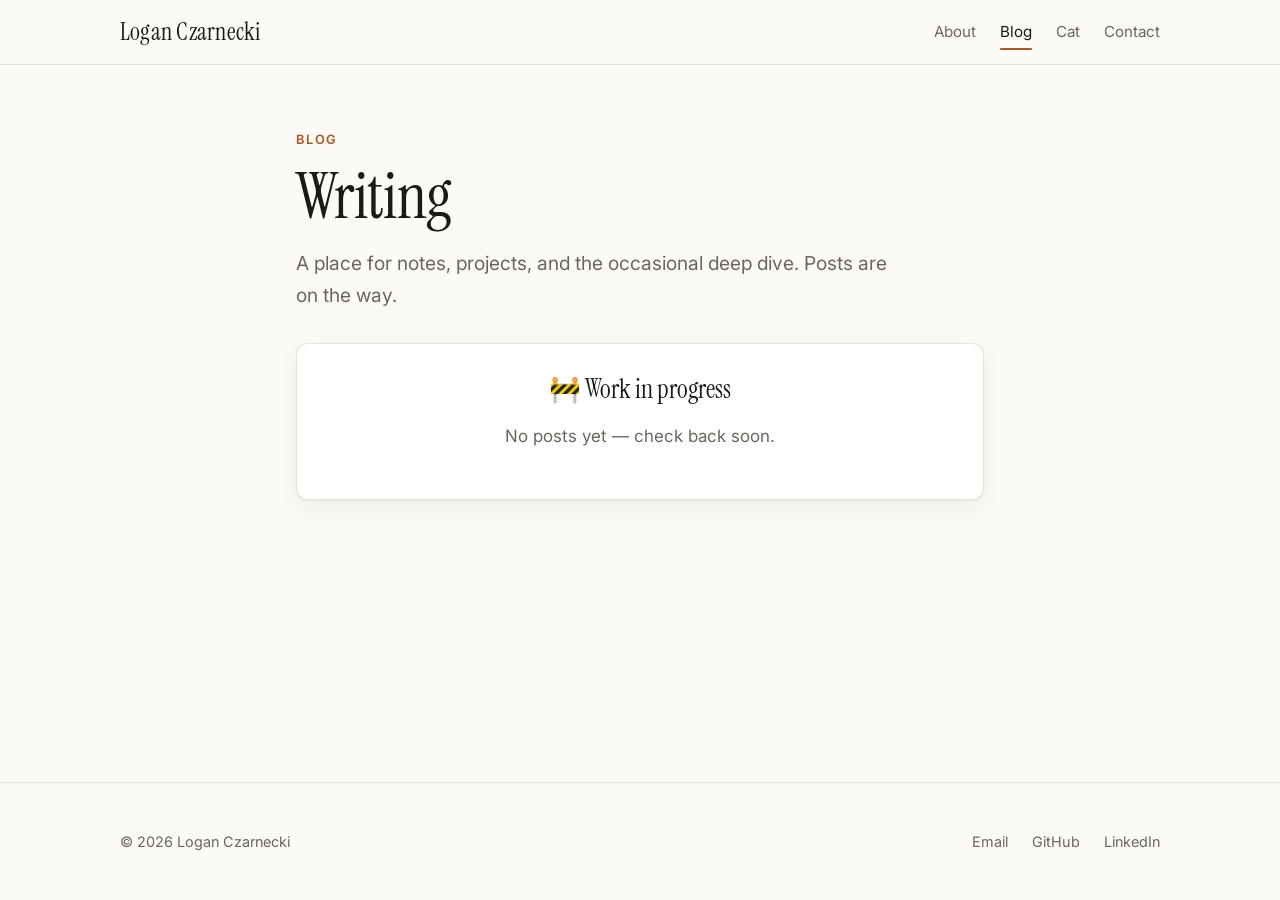
==== blog.html @ 27f37b43 "Add barebones personal website (About, Blog, Cat, Contact) Replace the placeholder index.html with a" ====
<!DOCTYPE html>
<html lang="en">
<head>
  <meta charset="UTF-8">
  <meta name="viewport" content="width=device-width, initial-scale=1.0">
  <meta name="description" content="Logan Czarnecki's blog — coming soon.">
  <title>Blog · Logan Czarnecki</title>
  <link rel="icon" type="image/svg+xml" href="images/favicon.svg">
  <link rel="preconnect" href="https://fonts.googleapis.com">
  <link rel="preconnect" href="https://fonts.gstatic.com" crossorigin>
  <link href="https://fonts.googleapis.com/css2?family=Inter:wght@400;500;600&family=Instrument+Serif:ital@0;1&display=swap" rel="stylesheet">
  <link rel="stylesheet" href="styles.css">
</head>
<body>
  <a class="skip-link" href="#main">Skip to content</a>

  <!-- ===== shared header (keep in sync across pages) ===== -->
  <header class="site-header">
    <div class="nav-inner">
      <a class="wordmark" href="index.html">Logan Czarnecki</a>
      <button class="nav-toggle" aria-label="Toggle menu" aria-expanded="false">
        <svg viewBox="0 0 24 24" fill="none" stroke="currentColor" stroke-width="2" stroke-linecap="round">
          <line x1="3" y1="6" x2="21" y2="6"/><line x1="3" y1="12" x2="21" y2="12"/><line x1="3" y1="18" x2="21" y2="18"/>
        </svg>
      </button>
      <nav class="site-nav" aria-label="Primary">
        <a href="index.html">About</a>
        <a href="blog.html" class="active" aria-current="page">Blog</a>
        <a href="cat.html">Cat</a>
        <a href="contact.html">Contact</a>
      </nav>
    </div>
  </header>

  <main id="main" class="wrap">
    <p class="eyebrow">Blog</p>
    <h1 class="page-title">Writing</h1>
    <p class="lead">A place for notes, projects, and the occasional deep dive. Posts are on the way.</p>

    <div class="notice">
      <h2>🚧 Work in progress</h2>
      <p class="muted">No posts yet — check back soon.</p>
    </div>

    <!-- When you have posts, delete the notice above and use this list.
         Add a post by creating blog/your-post.html and copying an item here. -->
    <!--
    <ul class="post-list">
      <li>
        <a href="blog/hello-world.html">Hello, world</a>
        <time datetime="2026-07-01">July 1, 2026</time>
      </li>
    </ul>
    -->
  </main>

  <!-- ===== shared footer (keep in sync across pages) ===== -->
  <footer class="site-footer">
    <div class="footer-inner">
      <p>© 2026 Logan Czarnecki</p>
      <div class="footer-links">
        <a href="mailto:loganczarnecki1997@gmail.com">Email</a>
        <a href="https://github.com/logan-czar" rel="me">GitHub</a>
        <a href="https://www.linkedin.com/in/lczarnecki/" rel="me">LinkedIn</a>
      </div>
    </div>
  </footer>

  <script src="script.js"></script>
</body>
</html>
---- styles.css ----
/* =========================================================
   Logan Czarnecki — personal site
   Single shared stylesheet. Tweak the variables below to
   re-theme the whole site.
   ========================================================= */

:root {
  /* palette — light (default) */
  --bg:        #fbfaf7;   /* warm paper */
  --surface:   #ffffff;
  --text:      #1c1a17;
  --muted:     #6b655c;
  --border:    #e8e2d8;
  --accent:    #b4541e;   /* terracotta */
  --accent-ink:#ffffff;
  --shadow:    0 1px 2px rgba(28,26,23,.04), 0 8px 24px rgba(28,26,23,.06);

  /* type */
  --font-body: "Inter", system-ui, -apple-system, Segoe UI, Roboto, Helvetica, Arial, sans-serif;
  --font-display: "Instrument Serif", Georgia, "Times New Roman", serif;

  /* spacing scale */
  --space-1: .25rem;
  --space-2: .5rem;
  --space-3: .75rem;
  --space-4: 1rem;
  --space-6: 1.5rem;
  --space-8: 2rem;
  --space-12: 3rem;
  --space-16: 4rem;
  --space-24: 6rem;

  --radius: 12px;
  --content: 46rem;   /* readable column */
  --wide: 68rem;      /* galleries */
}

@media (prefers-color-scheme: dark) {
  :root {
    --bg:        #14130f;
    --surface:   #1c1b16;
    --text:      #ece8e1;
    --muted:     #9a948a;
    --border:    #2d2a22;
    --accent:    #e08a4f;
    --accent-ink:#1c1b16;
    --shadow:    0 1px 2px rgba(0,0,0,.3), 0 10px 30px rgba(0,0,0,.4);
  }
}

/* ---------- reset-ish ---------- */
*, *::before, *::after { box-sizing: border-box; }
html { -webkit-text-size-adjust: 100%; scroll-behavior: smooth; }
body {
  margin: 0;
  background: var(--bg);
  color: var(--text);
  font-family: var(--font-body);
  font-size: 1.0625rem;
  line-height: 1.65;
  -webkit-font-smoothing: antialiased;
  text-rendering: optimizeLegibility;
  display: flex;
  flex-direction: column;
  min-height: 100vh;
}
img { max-width: 100%; display: block; }
a { color: var(--accent); text-decoration-thickness: 1px; text-underline-offset: 2px; }
h1, h2, h3 { line-height: 1.1; font-weight: 400; }

:focus-visible {
  outline: 2px solid var(--accent);
  outline-offset: 3px;
  border-radius: 4px;
}

/* skip link */
.skip-link {
  position: absolute; left: -999px; top: 0;
  background: var(--accent); color: var(--accent-ink);
  padding: var(--space-2) var(--space-4); border-radius: 0 0 var(--radius) 0;
  z-index: 100;
}
.skip-link:focus { left: 0; }

/* ---------- layout ---------- */
.wrap { width: 100%; max-width: var(--content); margin-inline: auto; padding-inline: var(--space-6); }
.wrap--wide { max-width: var(--wide); }
main { flex: 1 0 auto; padding-block: var(--space-16); }

/* ---------- header / nav ---------- */
.site-header {
  position: sticky; top: 0; z-index: 50;
  background: color-mix(in srgb, var(--bg) 88%, transparent);
  backdrop-filter: saturate(140%) blur(8px);
  border-bottom: 1px solid var(--border);
}
.nav-inner {
  max-width: var(--wide); margin-inline: auto;
  padding: var(--space-3) var(--space-6);
  display: flex; align-items: center; justify-content: space-between;
  gap: var(--space-4);
}
.wordmark {
  font-family: var(--font-display);
  font-size: 1.5rem;
  color: var(--text);
  text-decoration: none;
  letter-spacing: .01em;
  white-space: nowrap;
}
.wordmark:hover { color: var(--accent); }

.site-nav { display: flex; gap: var(--space-6); align-items: center; }
.site-nav a {
  color: var(--muted);
  text-decoration: none;
  font-size: .95rem;
  padding: var(--space-1) 0;
  position: relative;
}
.site-nav a:hover { color: var(--text); }
.site-nav a.active { color: var(--text); }
.site-nav a.active::after {
  content: ""; position: absolute; left: 0; right: 0; bottom: -2px;
  height: 2px; background: var(--accent); border-radius: 2px;
}

/* mobile nav toggle */
.nav-toggle {
  display: none;
  background: none; border: 1px solid var(--border); border-radius: 8px;
  width: 40px; height: 40px; cursor: pointer; color: var(--text);
  align-items: center; justify-content: center;
}
.nav-toggle svg { width: 20px; height: 20px; }

@media (max-width: 640px) {
  .nav-toggle { display: inline-flex; }
  .site-nav {
    position: absolute; top: 100%; left: 0; right: 0;
    flex-direction: column; gap: 0; align-items: stretch;
    background: var(--surface);
    border-bottom: 1px solid var(--border);
    box-shadow: var(--shadow);
    display: none;
  }
  .site-header.open .site-nav { display: flex; }
  .site-nav a {
    padding: var(--space-3) var(--space-6);
    border-top: 1px solid var(--border);
  }
  .site-nav a.active::after { display: none; }
  .site-nav a.active { color: var(--accent); }
}

/* ---------- typography helpers ---------- */
.eyebrow {
  font-size: .8rem; letter-spacing: .14em; text-transform: uppercase;
  color: var(--accent); font-weight: 600; margin: 0 0 var(--space-3);
}
.page-title {
  font-family: var(--font-display);
  font-size: clamp(2.6rem, 6vw, 4rem);
  margin: 0 0 var(--space-4);
  letter-spacing: -.01em;
}
.lead { font-size: 1.2rem; color: var(--muted); margin: 0 0 var(--space-8); max-width: 38rem; }
.section-title {
  font-family: var(--font-display);
  font-size: 1.9rem;
  margin: var(--space-16) 0 var(--space-6);
  padding-bottom: var(--space-2);
  border-bottom: 1px solid var(--border);
}
.muted { color: var(--muted); }

/* ---------- buttons ---------- */
.btn {
  display: inline-flex; align-items: center; gap: var(--space-2);
  background: var(--accent); color: var(--accent-ink);
  text-decoration: none; font-weight: 500; font-size: .95rem;
  padding: var(--space-3) var(--space-6); border-radius: 999px;
  border: 1px solid transparent;
  transition: transform .08s ease, filter .15s ease;
}
.btn:hover { filter: brightness(1.05); transform: translateY(-1px); }
.btn:active { transform: translateY(0); }
.btn--ghost {
  background: transparent; color: var(--text);
  border-color: var(--border);
}
.btn svg { width: 18px; height: 18px; }

/* ---------- resume ---------- */
.resume-item { margin-bottom: var(--space-8); }
.resume-item__head {
  display: flex; justify-content: space-between; gap: var(--space-4);
  flex-wrap: wrap; align-items: baseline;
}
.resume-item__role { font-size: 1.15rem; font-weight: 600; margin: 0; }
.resume-item__org { color: var(--accent); }
.resume-item__date { color: var(--muted); font-size: .9rem; white-space: nowrap; }
.resume-item ul { margin: var(--space-3) 0 0; padding-left: 1.15rem; }
.resume-item li { margin-bottom: var(--space-2); }

.skills { display: flex; flex-wrap: wrap; gap: var(--space-2); padding: 0; list-style: none; margin: 0; }
.skills li {
  background: var(--surface); border: 1px solid var(--border);
  border-radius: 999px; padding: var(--space-1) var(--space-3);
  font-size: .9rem;
}

/* ---------- blog ---------- */
.notice {
  background: var(--surface); border: 1px solid var(--border);
  border-radius: var(--radius); padding: var(--space-8);
  text-align: center; box-shadow: var(--shadow);
}
.notice h2 { font-family: var(--font-display); font-size: 1.6rem; margin: 0 0 var(--space-2); }
.post-list { list-style: none; padding: 0; margin: var(--space-8) 0 0; }
.post-list li { padding: var(--space-4) 0; border-top: 1px solid var(--border); }
.post-list a { font-size: 1.2rem; text-decoration: none; }
.post-list time { display: block; color: var(--muted); font-size: .85rem; }

/* ---------- cat gallery ---------- */
.gallery {
  display: grid;
  grid-template-columns: repeat(auto-fill, minmax(220px, 1fr));
  gap: var(--space-4);
  margin-top: var(--space-8);
}
.gallery figure {
  margin: 0; border-radius: var(--radius); overflow: hidden;
  border: 1px solid var(--border); background: var(--surface);
  cursor: zoom-in; box-shadow: var(--shadow);
}
.gallery img {
  width: 100%; aspect-ratio: 1 / 1; object-fit: cover;
  transition: transform .3s ease;
}
.gallery figure:hover img { transform: scale(1.04); }

.gallery-empty {
  text-align: center; color: var(--muted);
  border: 1px dashed var(--border); border-radius: var(--radius);
  padding: var(--space-16) var(--space-6); margin-top: var(--space-8);
}
.gallery-empty .paw { font-size: 2.5rem; display: block; margin-bottom: var(--space-3); }

/* lightbox */
.lightbox {
  position: fixed; inset: 0; z-index: 100;
  background: rgba(0,0,0,.85);
  display: none; align-items: center; justify-content: center;
  padding: var(--space-6); cursor: zoom-out;
}
.lightbox.open { display: flex; }
.lightbox img { max-width: 92vw; max-height: 88vh; border-radius: var(--radius); }
.lightbox__close {
  position: absolute; top: var(--space-4); right: var(--space-4);
  background: none; border: none; color: #fff; font-size: 2rem;
  cursor: pointer; line-height: 1; padding: var(--space-2);
}

/* ---------- contact ---------- */
.contact-list { list-style: none; padding: 0; margin: var(--space-8) 0 0; display: grid; gap: var(--space-4); }
.contact-card {
  display: flex; align-items: center; gap: var(--space-4);
  background: var(--surface); border: 1px solid var(--border);
  border-radius: var(--radius); padding: var(--space-4) var(--space-6);
  text-decoration: none; color: var(--text);
  box-shadow: var(--shadow);
  transition: transform .08s ease, border-color .15s ease;
}
.contact-card:hover { transform: translateY(-2px); border-color: var(--accent); }
.contact-card svg { width: 24px; height: 24px; flex: none; color: var(--accent); }
.contact-card .label { font-weight: 600; }
.contact-card .value { color: var(--muted); font-size: .92rem; }

/* ---------- footer ---------- */
.site-footer {
  border-top: 1px solid var(--border);
  margin-top: var(--space-24);
  flex-shrink: 0;
}
.footer-inner {
  max-width: var(--wide); margin-inline: auto;
  padding: var(--space-8) var(--space-6);
  display: flex; justify-content: space-between; align-items: center;
  flex-wrap: wrap; gap: var(--space-4);
  color: var(--muted); font-size: .9rem;
}
.footer-links { display: flex; gap: var(--space-6); }
.footer-links a { color: var(--muted); text-decoration: none; }
.footer-links a:hover { color: var(--accent); }

@media (prefers-reduced-motion: reduce) {
  * { animation: none !important; transition: none !important; scroll-behavior: auto !important; }
}
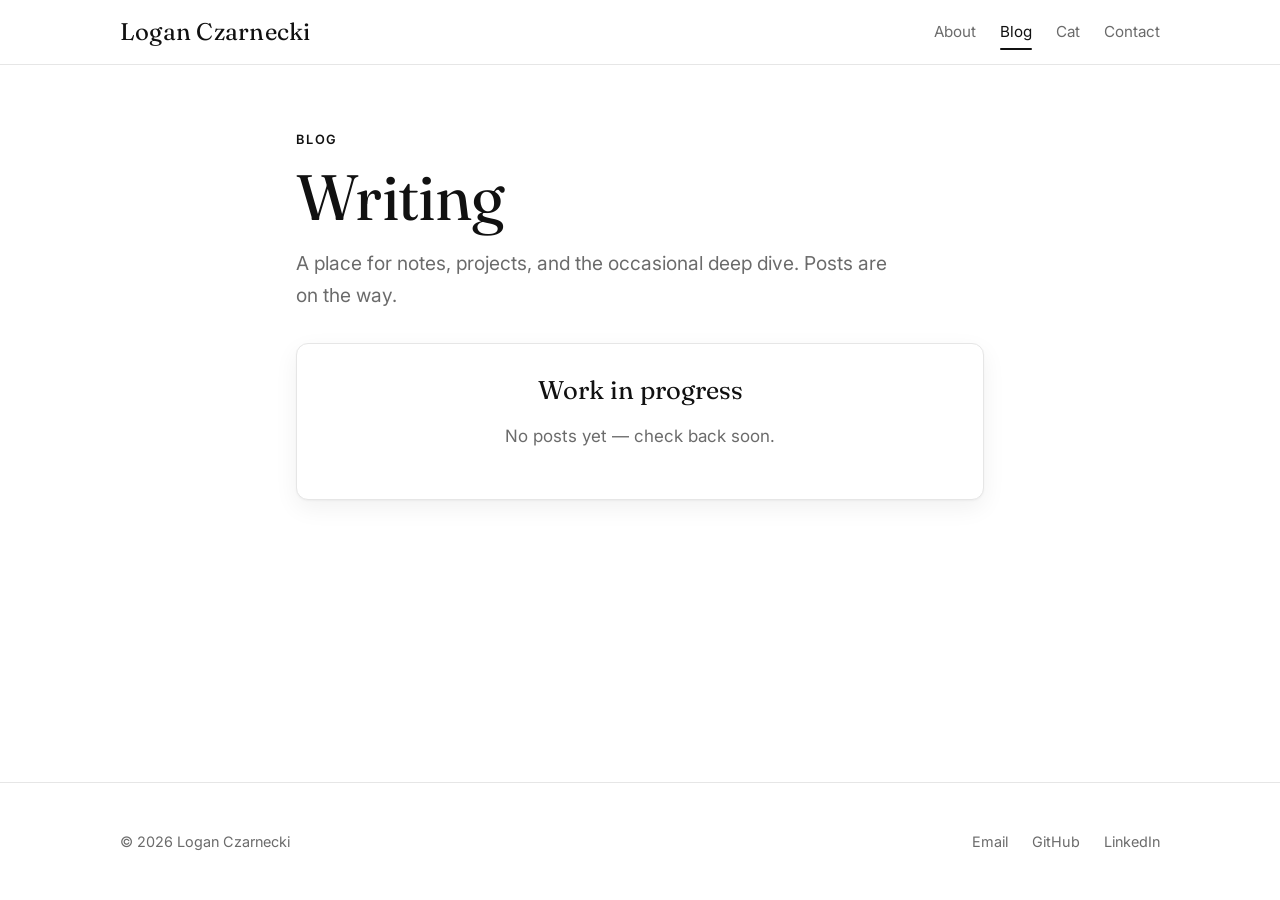
==== commit 2bd6df6d: "Black & white theme, Fraunces font, compressed photos, no emojis - Re-skin to a grayscale palette (w" ====
--- a/blog.html
+++ b/blog.html
@@ -8,7 +8,7 @@
   <link rel="icon" type="image/svg+xml" href="images/favicon.svg">
   <link rel="preconnect" href="https://fonts.googleapis.com">
   <link rel="preconnect" href="https://fonts.gstatic.com" crossorigin>
-  <link href="https://fonts.googleapis.com/css2?family=Inter:wght@400;500;600&family=Instrument+Serif:ital@0;1&display=swap" rel="stylesheet">
+  <link href="https://fonts.googleapis.com/css2?family=Fraunces:opsz,wght@9..144,400;9..144,500;9..144,600&family=Inter:wght@400;500;600&display=swap" rel="stylesheet">
   <link rel="stylesheet" href="styles.css">
 </head>
 <body>
@@ -38,7 +38,7 @@
     <p class="lead">A place for notes, projects, and the occasional deep dive. Posts are on the way.</p>
 
     <div class="notice">
-      <h2>🚧 Work in progress</h2>
+      <h2>Work in progress</h2>
       <p class="muted">No posts yet — check back soon.</p>
     </div>
 
--- a/styles.css
+++ b/styles.css
@@ -5,19 +5,19 @@
    ========================================================= */
 
 :root {
-  /* palette — light (default) */
-  --bg:        #fbfaf7;   /* warm paper */
+  /* palette — light (default), grayscale */
+  --bg:        #ffffff;
   --surface:   #ffffff;
-  --text:      #1c1a17;
-  --muted:     #6b655c;
-  --border:    #e8e2d8;
-  --accent:    #b4541e;   /* terracotta */
+  --text:      #111111;
+  --muted:     #6b6b6b;
+  --border:    #e6e6e6;
+  --accent:    #111111;   /* "accent" is just ink in this black & white theme */
   --accent-ink:#ffffff;
-  --shadow:    0 1px 2px rgba(28,26,23,.04), 0 8px 24px rgba(28,26,23,.06);
+  --shadow:    0 1px 2px rgba(0,0,0,.04), 0 8px 24px rgba(0,0,0,.06);
 
   /* type */
   --font-body: "Inter", system-ui, -apple-system, Segoe UI, Roboto, Helvetica, Arial, sans-serif;
-  --font-display: "Instrument Serif", Georgia, "Times New Roman", serif;
+  --font-display: "Fraunces", Georgia, "Times New Roman", serif;
 
   /* spacing scale */
   --space-1: .25rem;
@@ -37,14 +37,14 @@
 
 @media (prefers-color-scheme: dark) {
   :root {
-    --bg:        #14130f;
-    --surface:   #1c1b16;
-    --text:      #ece8e1;
-    --muted:     #9a948a;
-    --border:    #2d2a22;
-    --accent:    #e08a4f;
-    --accent-ink:#1c1b16;
-    --shadow:    0 1px 2px rgba(0,0,0,.3), 0 10px 30px rgba(0,0,0,.4);
+    --bg:        #0b0b0b;
+    --surface:   #161616;
+    --text:      #f4f4f4;
+    --muted:     #a3a3a3;
+    --border:    #262626;
+    --accent:    #f4f4f4;
+    --accent-ink:#0b0b0b;
+    --shadow:    0 1px 2px rgba(0,0,0,.4), 0 10px 30px rgba(0,0,0,.5);
   }
 }
 
@@ -246,7 +246,6 @@
   border: 1px dashed var(--border); border-radius: var(--radius);
   padding: var(--space-16) var(--space-6); margin-top: var(--space-8);
 }
-.gallery-empty .paw { font-size: 2.5rem; display: block; margin-bottom: var(--space-3); }
 
 /* lightbox */
 .lightbox {
